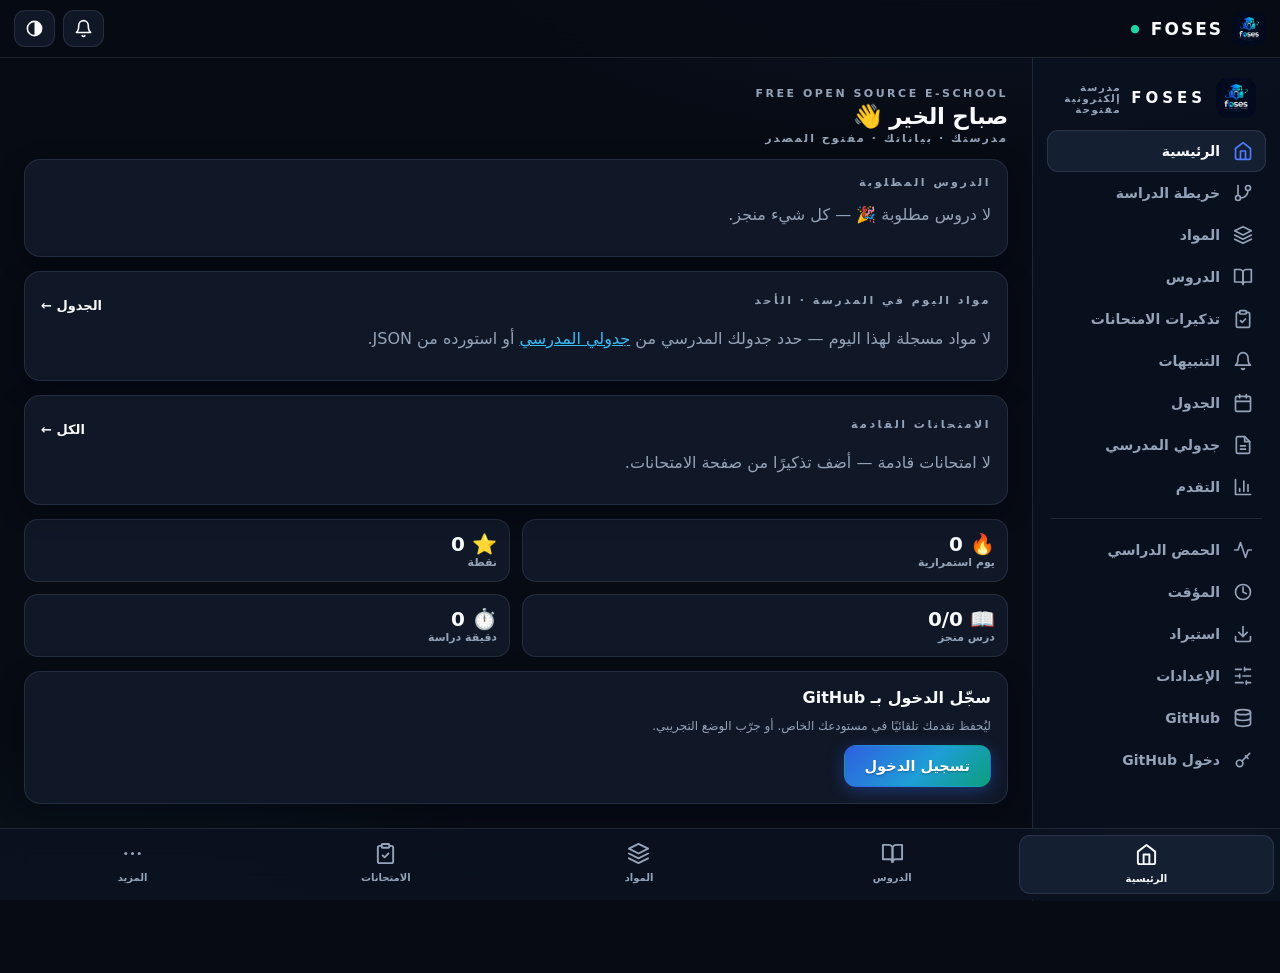
==== index.html @ 37477bf1 "Add files via upload" ====
<!DOCTYPE html>
<html lang="ar" dir="rtl" data-theme="dark">
<head>
<meta charset="UTF-8">
<meta name="viewport" content="width=device-width, initial-scale=1, viewport-fit=cover">
<title>FOSES | نظّم دراستك</title>
<meta name="description" content="منصة شخصية مجانية لتنظيم الدراسة: مواد، دروس، امتحانات، مؤقت، تقويم، XP — بياناتك في GitHub Repo خاص بك.">
<meta name="theme-color" content="#070B14">
<link rel="manifest" href="./manifest.webmanifest">
<link rel="icon" type="image/png" href="./assets/icons/icon-192.png">
<link rel="apple-touch-icon" href="./assets/icons/icon-192.png">
<meta name="apple-mobile-web-app-capable" content="yes">
<meta name="mobile-web-app-capable" content="yes">
<meta name="apple-mobile-web-app-status-bar-style" content="black-translucent">
<link rel="stylesheet" href="./css/styles.css?v=37">
</head>
<body>
<div id="splash">
  <img class="splash-logo-img" src="./assets/icons/icon-512.png" alt="FOSES">
  <div class="splash-tag">نظام الدراسة المفتوح</div>
  <div class="splash-bar"><span></span></div>
</div>

<header id="topbar">
  <button id="menuBtn" class="icon-btn" aria-label="القائمة"><svg width="20" height="20" viewBox="0 0 24 24" fill="none" stroke="currentColor" stroke-width="2" stroke-linecap="round"><path d="M4 6h16M4 12h16M4 18h16"/></svg></button>
  <div class="brand"><img class="brand-logo" src="./assets/icons/icon-192.png" alt="FOSES"><span class="brand-name">FOSES</span>
    <span id="syncDot" class="sync-dot" title="حالة المزامنة">●</span>
  </div>
  <div class="top-actions">
    <a id="bellBtn" class="icon-btn" href="#/reminders" aria-label="التنبيهات" style="text-decoration:none;position:relative"><svg width="19" height="19" viewBox="0 0 24 24" fill="none" stroke="currentColor" stroke-width="2" stroke-linecap="round" stroke-linejoin="round"><path d="M6 8a6 6 0 0 1 12 0c0 7 3 9 3 9H3s3-2 3-9"/><path d="M10.3 21a1.94 1.94 0 0 0 3.4 0"/></svg><span id="bellDot" class="hidden" style="position:absolute;top:2px;inset-inline-end:2px;min-width:16px;height:16px;border-radius:99px;background:var(--bad);color:#fff;font-size:10px;font-weight:800;display:grid;place-items:center;padding:0 4px"></span></a>
    <button id="themeBtn" class="icon-btn" aria-label="الوضع"><svg width="19" height="19" viewBox="0 0 24 24" fill="none" stroke="currentColor" stroke-width="2" stroke-linecap="round"><circle cx="12" cy="12" r="9"/><path d="M12 3a9 9 0 0 1 0 18V3z" fill="currentColor" stroke="none"/></svg></button>
    <img id="avatar" class="avatar hidden" alt="avatar">
  </div>
</header>

<div id="layout">
  <aside id="sidebar">
    <nav id="sideNav"></nav>
    <div class="side-foot">
      <div id="xpMini" class="xp-mini"></div>
      <div class="side-motto">تعلّم. تتبّع. امتلك.</div>
      <button id="installBtn" class="btn ghost hidden">⬇️ تثبيت التطبيق</button>
    </div>
  </aside>
  <main id="app" tabindex="-1"></main>
</div>

<nav id="bottomNav"></nav>
<div id="toasts"></div>
<div id="modalRoot"></div>

<script>
if (location.protocol === 'file:') {
  document.write('<div style="background:#7f1d1d;color:#fff;padding:12px;text-align:center;font-weight:700">⚠️ لا تفتح الملف بالنقر المزدوج — شغّل سيرفرًا محليًا ثم افتح http://localhost:8080 — انظر README</div>');
}
setTimeout(function(){
  var app=document.getElementById('app');
  if(app && !app.innerHTML){
    app.innerHTML='<div class="card">⚠️ تعذّر تحميل التطبيق. الأسباب الشائعة:<br>1) فتحت الملف مباشرة (file://) — استخدم سيرفرًا محليًا ثم افتح <b>http://127.0.0.1:8080</b><br>2) عطّل مانع الإعلانات للصفحة المحلية.<br>3) استخدم متصفحًا حديثًا (Chrome/Edge).</div>';
    var sp=document.getElementById('splash'); if(sp) sp.classList.add('done');
  }
},6000);
</script>
<script>
if ('serviceWorker' in navigator) {
  window.addEventListener('load', () => {
    navigator.serviceWorker.register('./sw.js').catch(()=>{});
  });
}
</script>
<script type="module" src="./js/app.js?v=37"></script>
</body>
</html>
---- css/styles.css ----
/* FOSES — Open Study OS identity
   Dark-first · thin borders · minimal gradients · premium calm */
:root{
  --bg:#070B14; --bg2:#0B1220; --card:#101827; --card2:#151F32;
  --text:#F8FAFC; --muted:#94A3B8; --line:rgba(148,163,184,.16);
  --primary:#4F7CFF; --secondary:#22D3A6; --accent2:#38BDF8;
  --ok:#22D3A6; --warn:#F5A524; --bad:#F05252;
  --radius:16px; --radius-s:12px;
  --shadow:0 8px 24px rgba(2,6,16,.45);
  --grad:linear-gradient(135deg,#4F7CFF,#22B8E6 55%,#22D3A6);
}
[data-theme="light"]{
  --bg:#EDF1F7; --bg2:#F7FAFD; --card:#FFFFFF; --card2:#EEF3F9;
  --text:#0B1526; --muted:#5B6B84; --line:rgba(11,21,38,.12);
  --primary:#2F5FE0; --secondary:#0E9E7E;
  --shadow:0 8px 22px rgba(11,21,38,.10);
  --grad:linear-gradient(135deg,#2F5FE0,#1E9ED6 55%,#0E9E7E);
}
*{box-sizing:border-box}
html{min-height:100%}
html{scroll-padding-bottom:20px}
body{
  min-height:100dvh;margin:0;overflow-x:hidden;overflow-x:clip;
  font-family:"Segoe UI",Tahoma,"Noto Sans Arabic",system-ui,-apple-system,sans-serif;
  color:var(--text);-webkit-tap-highlight-color:transparent;
  background:
    radial-gradient(800px 380px at 75% -120px,rgba(79,124,255,.10),transparent 70%),
    radial-gradient(700px 340px at 8% 108%,rgba(34,211,166,.07),transparent 70%),
    var(--bg);
  background-attachment:fixed;
  font-feature-settings:"ss01";
}
.hidden{display:none!important}
:focus-visible{outline:2px solid var(--primary);outline-offset:2px}
h2{font-size:19px;margin:16px 0 10px;font-weight:800;letter-spacing:-.2px}
h3{font-size:15px;margin:16px 0 8px;font-weight:700}
a{color:var(--accent2)}
.eyebrow{font-size:11px;font-weight:800;letter-spacing:2.5px;color:var(--muted);text-transform:uppercase}
/* splash */
#splash{position:fixed;inset:0;background:#070B14;color:#fff;display:flex;flex-direction:column;align-items:center;justify-content:center;gap:10px;z-index:200;transition:opacity .4s}
#splash.done{opacity:0;pointer-events:none}
.splash-logo{font-size:58px;animation:float 2.4s ease-in-out infinite}
.splash-logo-img{width:150px;height:150px;object-fit:cover;border-radius:34px;box-shadow:0 18px 50px rgba(79,124,255,.35);animation:float 2.4s ease-in-out infinite}
.brand-logo{width:34px;height:34px;object-fit:cover;border-radius:10px;flex:none}
.side-brand{display:flex;align-items:center;gap:10px;font-weight:800;letter-spacing:4px;font-size:15px;padding:4px 10px 12px}
.side-brand img{width:40px;height:40px;object-fit:cover;border-radius:11px;flex:none}
.side-brand small{display:block;font-size:10px;letter-spacing:1.5px;color:var(--muted);font-weight:600}
.login-logo{display:block;width:110px;height:110px;object-fit:cover;border-radius:26px;margin:4px auto 8px}
.splash-name{font-size:26px;font-weight:800;letter-spacing:6px}
.splash-tag{font-size:11px;letter-spacing:2px;color:var(--muted)}
.splash-bar{width:150px;height:4px;border-radius:99px;background:rgba(255,255,255,.12);overflow:hidden}
.splash-bar span{display:block;height:100%;width:40%;border-radius:99px;background:var(--grad);animation:load 1.1s infinite}
@keyframes load{0%{transform:translateX(160px)}100%{transform:translateX(-160px)}}
@keyframes float{0%,100%{transform:translateY(0)}50%{transform:translateY(-7px)}}
/* topbar */
#topbar{position:sticky;top:0;z-index:50;display:flex;align-items:center;gap:10px;padding:10px 14px;background:color-mix(in srgb,var(--bg) 82%,transparent);backdrop-filter:blur(14px);-webkit-backdrop-filter:blur(14px);border-bottom:1px solid var(--line)}
.brand{display:flex;align-items:center;gap:9px;font-weight:800;font-size:17px;letter-spacing:2px}
.brand-emoji{width:32px;height:32px;display:grid;place-items:center;border-radius:10px;background:var(--card2);border:1px solid var(--line);font-size:17px}
.sync-dot{font-size:11px;color:var(--ok)}
.sync-dot.off{color:var(--warn)}.sync-dot.err{color:var(--bad)}
.sync pill,.sync-pill{display:inline-flex;align-items:center;gap:6px;font-size:11px;font-weight:700;color:var(--muted);border:1px solid var(--line);border-radius:99px;padding:4px 10px;background:var(--card)}
.sync-pill i{width:7px;height:7px;border-radius:50%;background:var(--ok);flex:none}
.sync-pill.busy i{background:var(--warn);animation:blink 1s infinite}
.sync-pill.err i{background:var(--bad)}
@keyframes blink{50%{opacity:.3}}
.top-actions{margin-inline-start:auto;display:flex;align-items:center;gap:8px}
.icon-btn{border:1px solid var(--line);background:var(--card);color:var(--text);border-radius:11px;padding:8px 10px;cursor:pointer;transition:border-color .15s,transform .15s}
.icon-btn:hover{border-color:var(--primary);transform:translateY(-1px)}
.avatar{width:32px;height:32px;border-radius:50%;border:2px solid var(--primary)}
/* layout */
#layout{display:flex;min-height:calc(100dvh - 57px)}
#sidebar{width:248px;flex:none;border-inline-end:1px solid var(--line);padding:16px 14px;display:none;flex-direction:column;gap:4px;background:color-mix(in srgb,var(--bg2) 80%,transparent)}
@media(min-width:960px){#sidebar{display:flex}#bottomNav{display:none}}
#menuBtn{display:none}
.side-sep{border-top:1px solid var(--line);margin:10px 4px}
.side-foot{margin-top:auto;display:flex;flex-direction:column;gap:8px}
.side-motto{font-size:11px;color:var(--muted);padding:0 10px;letter-spacing:.5px}
.nav-link{display:flex;align-items:center;gap:11px;padding:10px 12px;border-radius:11px;color:var(--muted);text-decoration:none;font-weight:600;font-size:14px;border:1px solid transparent;transition:all .15s}
.nav-link .ic{width:22px;text-align:center;flex:none;display:inline-flex;color:var(--muted)}
.nav-link.active .ic{color:var(--primary)}
#bottomNav a .ic{display:block;line-height:1.2}
#bottomNav a.active .ic{color:var(--text)}
.h-ic{display:inline-flex;vertical-align:-4px;margin-inline-end:2px;color:var(--primary)}
.icon-btn{display:inline-flex;align-items:center;justify-content:center}
.icon-btn svg{display:block}
.more-cell .ic{font-size:22px;display:inline-flex;color:var(--primary)}
.list-ic{display:inline-flex;flex:none;color:var(--muted)}
.btn .ic{vertical-align:-4px;margin-inline-end:4px}
.nav-link.active{background:var(--card2);color:var(--text);border-color:var(--line)}
.nav-link.active .ic{color:var(--primary)}
.nav-link:hover{background:var(--card);color:var(--text)}
#app{flex:1;padding:18px 14px 28px;max-width:1080px;margin:0 auto;width:100%;min-width:0}
@media(min-width:960px){#app{padding:24px 24px 40px}}
#bottomNav{position:sticky;bottom:0;z-index:50;display:flex;background:color-mix(in srgb,var(--bg2) 92%,transparent);backdrop-filter:blur(14px);-webkit-backdrop-filter:blur(14px);border-top:1px solid var(--line);padding:6px 6px calc(6px + env(safe-area-inset-bottom))}
#bottomNav a{flex:1;min-width:0;text-align:center;text-decoration:none;color:var(--muted);font-size:10px;font-weight:700;padding:7px 1px;border-radius:11px;white-space:nowrap;overflow:hidden;text-overflow:ellipsis;line-height:1.35}
#bottomNav a span{display:block;font-size:21px;line-height:1.3}
#bottomNav a.active{color:var(--text);background:var(--card2);border:1px solid var(--line)}
/* primitives */
.grid{display:grid;gap:12px;margin-bottom:14px}
.greet{margin-bottom:14px}
.grid.cols2{grid-template-columns:1fr 1fr}
@media(min-width:760px){.grid.cols2{grid-template-columns:repeat(2,1fr)}.grid.cols3{grid-template-columns:repeat(3,1fr)}}
@media(max-width:759px){.grid.cols2{grid-template-columns:1fr}table.tbl{display:block;overflow-x:auto;white-space:nowrap}pre.code{font-size:11px;max-width:100%}.modal-bg{padding:10px;align-items:flex-end}.modal{margin:0;border-radius:18px 18px 0 0;max-width:100%}}
.card{background:var(--card);border:1px solid var(--line);border-radius:var(--radius);padding:16px;box-shadow:var(--shadow);animation:up .3s ease both;margin-bottom:12px}
@keyframes up{from{opacity:0;transform:translateY(7px)}to{opacity:1;transform:none}}
.hero{background:linear-gradient(135deg,#16294d,#0e3a3a);border-radius:20px;padding:20px;color:#fff;position:relative;overflow:hidden;border:1px solid var(--line)}
.hero h1{margin:.2em 0;font-size:24px}
.hero p{opacity:.9;margin:0}
.row{display:flex;align-items:center;gap:10px;flex-wrap:wrap}
.spread{justify-content:space-between}
.muted{color:var(--muted)}.small{font-size:12px}.big{font-size:22px;font-weight:800}
.btn{border:1px solid transparent;border-radius:12px;padding:12px 20px;font-weight:800;font-size:14.5px;cursor:pointer;background:linear-gradient(135deg,#2F5FE0,#1E9ED6 55%,#0B9E7C);color:#fff;text-shadow:0 1px 2px rgba(0,0,0,.3);box-shadow:0 4px 16px rgba(47,95,224,.4);text-decoration:none;display:inline-block;transition:transform .12s,filter .12s}
.btn:hover{transform:translateY(-1px);filter:brightness(1.1)}
.btn:active{transform:none}
.btn.ghost{background:rgba(79,124,255,.08);color:var(--text);border:1.5px solid color-mix(in srgb,var(--primary) 60%,transparent);box-shadow:none;text-shadow:none}
.btn.ghost:hover{background:rgba(79,124,255,.18);border-color:var(--primary)}
.btn.danger{background:linear-gradient(135deg,#E11D48,#9F1239);color:#fff;text-shadow:0 1px 2px rgba(0,0,0,.3);box-shadow:0 4px 14px rgba(225,29,72,.4);border-color:transparent}
.btn.ok{background:linear-gradient(135deg,#0FA968,#0B6E4F);color:#fff;text-shadow:0 1px 2px rgba(0,0,0,.3);box-shadow:0 4px 14px rgba(15,169,104,.4);border-color:transparent}
.btn.sm{padding:9px 14px;font-size:13.5px;min-height:38px}
.btn[disabled]{opacity:.45;cursor:not-allowed;transform:none}
[data-theme="light"] .btn.danger{background:linear-gradient(135deg,#DC2626,#991B1B);color:#fff}
[data-theme="light"] .btn.ok{background:linear-gradient(135deg,#059669,#065F46);color:#fff}
[data-theme="light"] .btn.ghost{background:#fff;border-color:var(--primary)}
input,select,textarea{width:100%;background:var(--bg2);border:1px solid var(--line);color:var(--text);border-radius:11px;padding:11px 12px;font-family:inherit;font-size:15px}
input::placeholder,textarea::placeholder{color:var(--muted);opacity:.85}
label{font-size:13px;color:var(--text);font-weight:800;display:block;margin:12px 0 6px}
label .hint{color:var(--muted);font-weight:600}
.fld{display:flex;flex-direction:column;gap:4px;min-width:0}
.fld>span{font-size:12px;font-weight:800;color:var(--text)}
.fld-row{display:flex;gap:10px;flex-wrap:wrap}
.fld-row .fld{flex:1;min-width:120px}
.ch-title{background:transparent;border:1px solid transparent;border-radius:9px;font-size:16.5px;font-weight:800;color:var(--text);padding:5px 9px;width:100%;font-family:inherit}
.ch-title:hover{border-color:var(--line)}
.ch-title:focus{border-color:var(--primary);background:var(--bg2);outline:none}
details.done-box{background:var(--bg2);border:1px solid var(--line);border-radius:11px;padding:10px 12px;margin-top:10px}
details.filter-box{background:var(--card);border:1px solid var(--line);border-radius:var(--radius);padding:12px 16px}
details.filter-box summary{cursor:pointer;font-weight:800;list-style:none;display:flex;align-items:center;gap:8px;font-size:14px}
details.filter-box summary::-webkit-details-marker{display:none}
details.filter-box[open] summary{margin-bottom:10px}
.tp-title{background:transparent;border:1px solid transparent;border-radius:8px;font-size:14.5px;font-weight:700;color:var(--text);padding:3px 6px;width:100%;font-family:inherit}
.tp-title:hover{border-color:var(--line)}
.tp-title:focus{border-color:var(--primary);background:var(--bg2);outline:none}
input:focus,select:focus,textarea:focus{border-color:var(--primary);outline:none;box-shadow:0 0 0 3px rgba(79,124,255,.18)}
.progress{height:8px;background:var(--card2);border-radius:99px;overflow:hidden;border:1px solid var(--line)}
.progress>i{display:block;height:100%;background:var(--grad);border-radius:99px;transition:width .6s cubic-bezier(.2,.8,.2,1)}
.bar-row{display:grid;grid-template-columns:86px minmax(0,1fr) 42px;gap:8px;align-items:center;margin:8px 0;font-size:12px}
.bar-row>span{overflow:hidden;text-overflow:ellipsis;white-space:nowrap}
@media(min-width:760px){.bar-row{grid-template-columns:110px 1fr 46px;font-size:13px}}
.chip{display:inline-block;background:var(--card2);border:1px solid var(--line);color:var(--text);border-radius:99px;padding:4px 10px;font-size:12px;font-weight:700}
.list-item{display:flex;gap:12px;align-items:center;background:var(--card);border:1px solid var(--line);border-radius:14px;padding:12px;margin:8px 0;text-decoration:none;color:inherit;transition:border-color .12s,transform .12s}
.list-item:hover{border-color:var(--primary);transform:translateY(-1px)}
.dot{width:11px;height:11px;border-radius:50%;flex:none}
#toasts{position:fixed;bottom:calc(88px + env(safe-area-inset-bottom));inset-inline:12px;z-index:100;display:flex;flex-direction:column;gap:8px;align-items:center}
.toast{background:#0d1626;color:#fff;border:1px solid var(--primary);padding:10px 16px;border-radius:12px;font-size:14px;box-shadow:var(--shadow)}
.kbd{font-family:monospace;background:#0d1626;color:var(--accent2);border:1px solid var(--line);padding:2px 6px;border-radius:6px}
pre.code{background:#080d18;color:#d7e3f5;border:1px solid var(--line);border-radius:12px;padding:12px;overflow:auto;direction:ltr;text-align:left;font-size:12px}
.timer-big{font-size:clamp(48px,17vw,72px);font-weight:800;letter-spacing:1px;text-align:center;font-variant-numeric:tabular-nums}
.xp-mini{background:var(--card2);border:1px solid var(--line);border-radius:12px;padding:10px;font-size:12px}
.modal-bg{position:fixed;inset:0;background:rgba(3,6,13,.72);backdrop-filter:blur(4px);display:flex;overflow-y:auto;padding:16px;z-index:90}
.modal{background:var(--card);border:1px solid var(--line);border-radius:18px;padding:18px;margin:auto;width:100%;max-width:520px;max-height:calc(100dvh - 32px);overflow-y:auto}
.cal-grid{display:grid;grid-template-columns:repeat(7,minmax(0,1fr));gap:5px}
.cal-day{background:var(--card);border:1px solid var(--line);border-radius:10px;min-height:56px;padding:5px;font-size:10px;overflow:hidden;overflow-wrap:anywhere}
@media(min-width:760px){.cal-day{min-height:64px;padding:6px;font-size:11px}}
.cal-day.today{outline:2px solid var(--primary)}
.cal-day.has{background:color-mix(in srgb,var(--primary) 12%,var(--card));border-color:var(--primary)}
table.tbl{width:100%;border-collapse:collapse;font-size:13px}
table.tbl td,table.tbl th{border-bottom:1px solid var(--line);padding:8px;text-align:start}
table.tbl th{color:var(--muted);font-size:12px}
/* ===== Open Study OS components ===== */
.greet h1{margin:2px 0 2px;font-size:23px;font-weight:800;letter-spacing:-.3px}
.greet .os-tag{font-size:11px;letter-spacing:2px;color:var(--muted);font-weight:700}
.os-panel{background:var(--card);border:1px solid var(--line);border-radius:var(--radius);padding:16px;box-shadow:var(--shadow);animation:up .3s ease both;margin-bottom:14px}
.os-panel>.eyebrow{display:block;margin-bottom:10px}
/* study map (dashboard preview) */
.map-svg{width:100%;height:auto;display:block;direction:ltr}
.map-svg text{font-family:inherit;fill:var(--text)}
.map-svg .mlink{stroke:var(--line);stroke-width:1.5}
.map-svg .mdone{fill:var(--secondary)}
.map-svg .mtodo{fill:transparent;stroke:var(--muted);stroke-width:1.5}
.map-svg .mnode{stroke:var(--bg);stroke-width:2}
/* full path */
.mpath{position:relative;margin-inline-start:12px;padding-inline-start:26px}
.mpath::before{content:"";position:absolute;top:14px;bottom:14px;inset-inline-start:8px;width:2px;background:var(--line);border-radius:2px}
.mstep{position:relative;padding:9px 0}
.mstep::before{content:"";position:absolute;inset-inline-start:-26px;top:14px;width:14px;height:14px;border-radius:50%;background:var(--card);border:2px solid var(--muted);margin-inline-start:2px}
.mstep.done::before{background:var(--secondary);border-color:var(--secondary)}
.mstep.now::before{border-color:var(--primary);box-shadow:0 0 0 4px rgba(79,124,255,.2)}
.mstep.exam::before{border-radius:4px;transform:rotate(45deg) scale(.92);border-color:var(--warn);background:var(--card)}
.mstep.exam.passed::before{background:var(--warn)}
.mstep .mtitle{font-weight:700;font-size:14px}
.mstep a.mtitle{color:var(--text);text-decoration:none}
.mstep a.mtitle:hover{color:var(--primary)}
.mch{font-size:12px;font-weight:800;letter-spacing:1.5px;color:var(--muted);margin:14px 0 2px}
/* subject OS card */
.os-sub{background:var(--card);border:1px solid var(--line);border-inline-start:3px solid var(--ac,var(--primary));border-radius:var(--radius);padding:16px;box-shadow:var(--shadow);animation:up .3s ease both;transition:transform .12s,border-color .12s}
.os-sub:hover{transform:translateY(-2px);border-color:var(--ac,var(--primary))}
.os-num{font-size:12px;font-weight:800;color:var(--muted);letter-spacing:2px}
.os-name{font-size:18px;font-weight:800;margin:6px 0 10px;letter-spacing:-.2px}
.os-bar{height:8px;background:var(--card2);border-radius:99px;overflow:hidden;border:1px solid var(--line);margin:10px 0 8px}
.os-bar>i{display:block;height:100%;background:var(--ac,var(--grad));border-radius:99px;transition:width .6s cubic-bezier(.2,.8,.2,1)}
.os-go{display:inline-flex;align-items:center;gap:6px;margin-top:10px;font-size:13px;font-weight:700;color:var(--text);text-decoration:none}
.os-go:hover{color:var(--primary)}
/* rings */
.ring{display:block}
.ring text{fill:var(--text);font-weight:800}
/* activity graph */
.act-wrap{display:flex;gap:3px;direction:ltr;overflow-x:auto;padding-bottom:2px}
.act-col{display:flex;flex-direction:column;gap:3px}
.act-cell{width:13px;height:13px;border-radius:3.5px;background:var(--card2);border:1px solid var(--line)}
.act-cell.l1{background:color-mix(in srgb,var(--secondary) 30%,var(--card2))}
.act-cell.l2{background:color-mix(in srgb,var(--secondary) 62%,var(--card2))}
.act-cell.l3{background:var(--secondary)}
/* dna bars */
.dna-row{display:grid;grid-template-columns:118px minmax(0,1fr) 44px;gap:10px;align-items:center;margin:10px 0;font-size:13px}
.dna-row>span:first-child{overflow:hidden;text-overflow:ellipsis;white-space:nowrap;font-weight:700}
.dna-track{height:10px;background:var(--card2);border:1px solid var(--line);border-radius:99px;overflow:hidden}
.dna-track>i{display:block;height:100%;border-radius:99px;transition:width .7s cubic-bezier(.2,.8,.2,1)}
/* sync panel */
.sync-panel .repo{font-family:monospace;font-size:12px;background:var(--bg2);border:1px solid var(--line);border-radius:8px;padding:6px 10px;direction:ltr;text-align:left;overflow-x:auto;white-space:nowrap}
.commit-msg{font-size:12px;color:var(--muted);border-inline-start:2px solid var(--secondary);padding-inline-start:10px;margin:8px 0}
/* pills + more grid */
.subj-pills{display:flex;gap:8px;overflow-x:auto;padding-bottom:6px}
.subj-pills .chip{flex:none;cursor:pointer}
.subj-pills .chip.on{background:var(--primary);border-color:var(--primary);color:#fff}
.more-grid{display:grid;grid-template-columns:1fr 1fr;gap:10px}
@media(min-width:760px){.more-grid{grid-template-columns:repeat(3,1fr)}}
.more-cell{display:flex;align-items:center;gap:10px;background:var(--card);border:1px solid var(--line);border-radius:14px;padding:14px;text-decoration:none;color:var(--text);font-weight:700;font-size:14px}
.more-cell:hover{border-color:var(--primary)}
.more-cell .ic{font-size:22px}
/* exam take */
.qopt{display:flex;gap:10px;align-items:center;width:100%;text-align:start;background:var(--card);border:1px solid var(--line);border-radius:13px;padding:13px;margin:8px 0;cursor:pointer;color:var(--text);font-family:inherit;font-size:14px;transition:border-color .12s}
.qopt:hover{border-color:var(--primary)}
.qopt.sel{border-color:var(--secondary);background:color-mix(in srgb,var(--secondary) 10%,var(--card))}
.exam-top{position:sticky;top:57px;z-index:20}
.stat-mini{background:var(--card);border:1px solid var(--line);border-radius:14px;padding:12px}
.stat-mini .v{font-size:20px;font-weight:800}
.stat-mini .k{font-size:11px;color:var(--muted);font-weight:700}
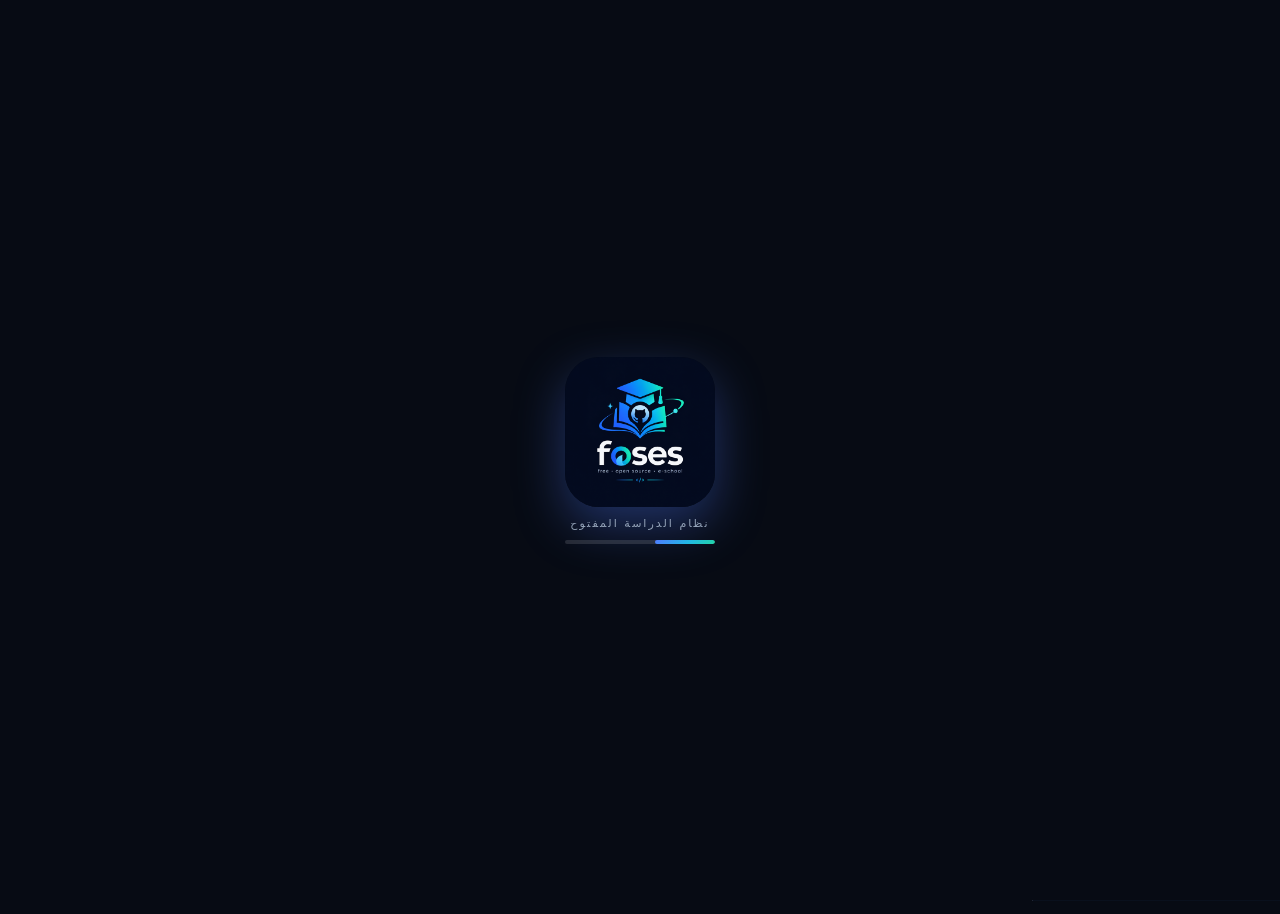
==== commit 05df3c35: "Add files via upload" ====
--- a/index.html
+++ b/index.html
@@ -12,7 +12,7 @@
 <meta name="apple-mobile-web-app-capable" content="yes">
 <meta name="mobile-web-app-capable" content="yes">
 <meta name="apple-mobile-web-app-status-bar-style" content="black-translucent">
-<link rel="stylesheet" href="./css/styles.css?v=37">
+<link rel="stylesheet" href="./css/styles.css?v=39">
 </head>
 <body>
 <div id="splash">
@@ -68,6 +68,6 @@
   });
 }
 </script>
-<script type="module" src="./js/app.js?v=37"></script>
+<script type="module" src="./js/app.js?v=39"></script>
 </body>
 </html>
